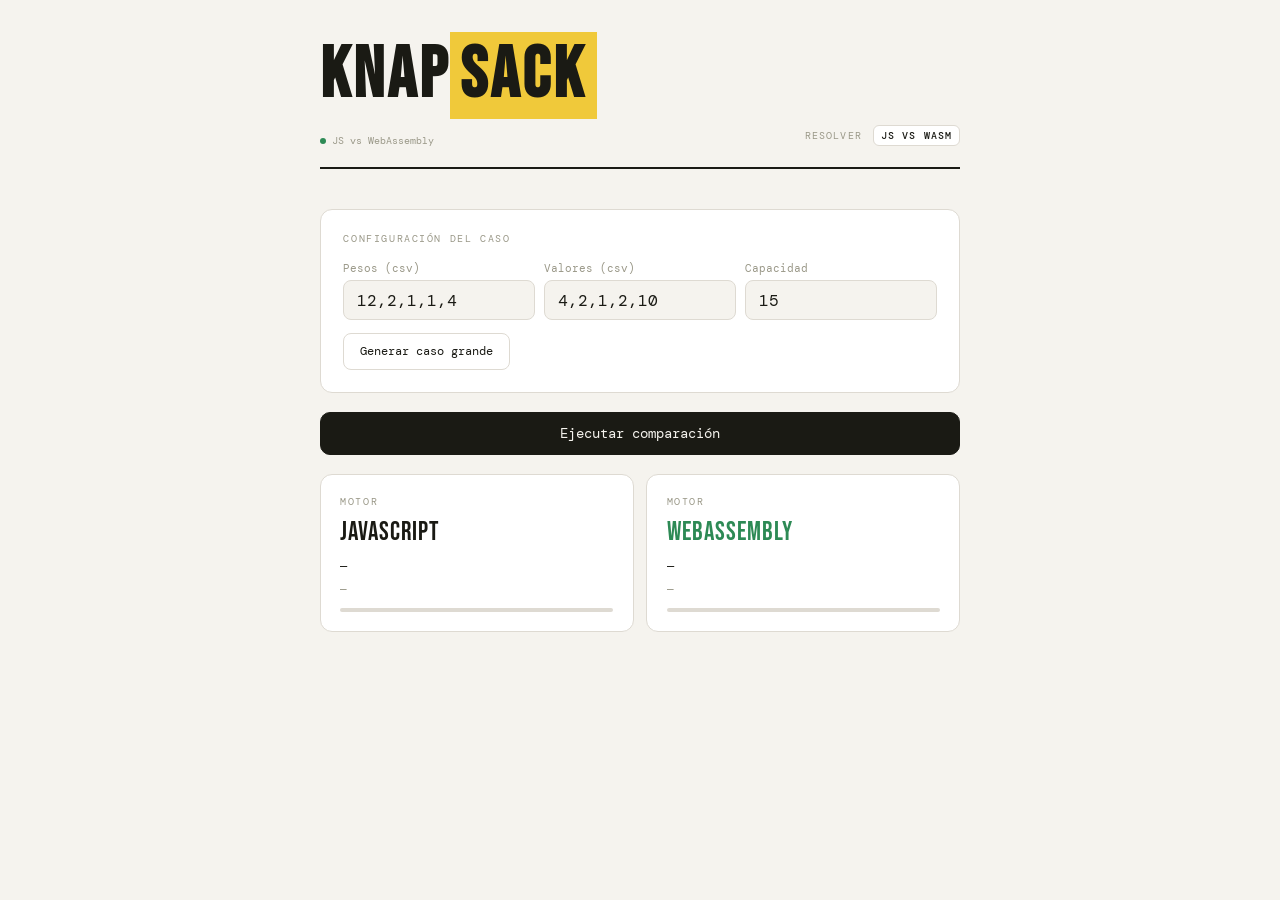
==== comparison.html @ a308850a "add comparison js and wasm view and logic Co-authored-by: Copilot <copilot@github.com>" ====
<!DOCTYPE html>
<html lang="es">
<head>
  <meta charset="UTF-8"/>
  <meta name="viewport" content="width=device-width, initial-scale=1.0"/>
  <title>Knapsack — JS vs WASM</title>
  <link href="https://fonts.googleapis.com/css2?family=Bebas+Neue&family=DM+Mono:wght@400;500&family=DM+Sans:wght@400;500&display=swap" rel="stylesheet"/>
  <link rel="stylesheet" href="style.css"/>
  <link rel="stylesheet" href="comparison.css"/>
</head>
<body>
 
<header>
  <h1>Knap<em>sack</em></h1>
  <div class="header-bottom">
    <div class="wasm-badge">
      <div class="wdot ok"></div>
      <span>JS vs WebAssembly</span>
    </div>
    <nav class="header-nav">
      <a href="index.html" class="nav-link">Resolver</a>
      <a href="comparison.html" class="nav-link active">JS vs WASM</a>
    </nav>
  </div>
</header>
 
<div class="container">
 
  <!-- Inputs -->
  <div class="card inputs-card">
    <div class="card-label">Configuración del caso</div>
    <div class="inputs-row">
      <div class="field">
        <label for="weights">Pesos (csv)</label>
        <input type="text" id="weights" value="12,2,1,1,4"/>
      </div>
      <div class="field">
        <label for="values">Valores (csv)</label>
        <input type="text" id="values" value="4,2,1,2,10"/>
      </div>
      <div class="field">
        <label for="capacity">Capacidad</label>
        <input type="number" id="capacity" value="15" min="1"/>
      </div>
    </div>
    <button class="btn" id="btn-big" onclick="generateBigCase()">Generar caso grande</button>
  </div>
 
  <!-- Run -->
  <button class="btn btn-primary" onclick="runComparison()">Ejecutar comparación</button>
 
  <!-- Results side by side -->
  <div class="comparison-grid">
    <div class="comp-card js">
      <div class="card-label">Motor</div>
      <div class="comp-engine js">JavaScript
        <span class="winner-badge" id="js-badge">+ rápido</span>
      </div>
      <div class="comp-result" id="js-result">—</div>
      <div class="comp-time" id="js-time">—</div>
      <div class="time-bar-wrap"><div class="time-bar" id="js-bar"></div></div>
    </div>
 
    <div class="comp-card wasm">
      <div class="card-label">Motor</div>
      <div class="comp-engine wasm">
        WebAssembly
        <span class="winner-badge" id="wasm-badge">+ rápido</span>
      </div>
      <div class="comp-result" id="wasm-result">—</div>
      <div class="comp-time" id="wasm-time">—</div>
      <div class="time-bar-wrap"><div class="time-bar" id="wasm-bar"></div></div>
    </div>
  </div>
 
  <!-- Speedup -->
  <div class="card speedup-card" id="speedup-card">
    <div class="card-label">Aceleración</div>
    <div class="speedup-val" id="speedup-val">—</div>
    <div class="speedup-desc" id="speedup-desc">WASM es más rápido</div>
  </div>
 
</div>

<script src="knapsack.js"></script> <!-- generado por emscripten -->
<script type="module" src="comparison.js"></script>

</body>
</html>
---- style.css ----
*, *::before, *::after { box-sizing: border-box; margin: 0; padding: 0; }

:root {
    --bg:      #f5f3ee;
    --surface: #ffffff;
    --border:  #dedad2;
    --accent:  #1a1a14;
    --yellow:  #f0c93a;
    --muted:   #9a9888;
    --success: #2d8a55;
    --danger:  #d94f4f;
    --bebas:   'Bebas Neue', sans-serif;
    --mono:    'DM Mono', monospace;
    --sans:    'DM Sans', sans-serif;
}

body {
    background: var(--bg);
    font-family: var(--sans);
    color: var(--accent);
    min-height: 100vh;
    padding: 2.5rem 1rem 5rem;
}

header {
    max-width: 640px;
    margin: 0 auto 2.5rem;
    border-bottom: 2px solid var(--accent);
    padding-bottom: 1.2rem;
}
.eyebrow {
    font-family: var(--mono);
    font-size: .65rem;
    letter-spacing: .18em;
    text-transform: uppercase;
    color: var(--muted);
    margin-bottom: .4rem;
}
header h1 {
    font-family: var(--bebas);
    font-size: clamp(2.8rem, 8vw, 4.5rem);
    letter-spacing: .04em;
    line-height: 1;
}
header h1 em { font-style: normal; background: var(--yellow); padding: 0 .15em; }

.header-bottom {
    display: flex;
    align-items: center;
    justify-content: space-between;
    margin-top: .7rem;
    gap: 1rem;
}

.wasm-badge {
    display: inline-flex;
    align-items: center;
    gap: .4rem;
    font-family: var(--mono);
    font-size: .65rem;
    color: var(--muted);
    margin-top: .7rem;
}
.wdot { width: 6px; height: 6px; border-radius: 50%; background: var(--muted); transition: background .3s; }
.wdot.ok  { background: var(--success); }
.wdot.err { background: var(--danger); }
.wdot.spin { animation: blink .9s infinite; }
@keyframes blink { 0%,100%{opacity:1}50%{opacity:.2} }

.header-nav {
    display: flex;
    gap: .2rem;
}
 
.nav-link {
    font-family: var(--mono);
    font-size: .65rem;
    letter-spacing: .1em;
    text-transform: uppercase;
    text-decoration: none;
    color: var(--muted);
    padding: .3em .7em;
    border-radius: 6px;
    border: 1px solid transparent;
    transition: all .15s;
}
 
.nav-link:hover {
    color: var(--accent);
    border-color: var(--border);
    background: var(--surface);
}
 
.nav-link.active {
    color: var(--accent);
    background: var(--surface);
    border-color: var(--border);
    font-weight: 500;
}

.container {
    max-width: 640px;
    margin: 0 auto;
    display: flex;
    flex-direction: column;
    gap: 1.2rem;
}

.card {
    background: var(--surface);
    border: 1px solid var(--border);
    border-radius: 12px;
    padding: 1.4rem;
}
.card-label {
    font-family: var(--mono);
    font-size: .62rem;
    letter-spacing: .16em;
    text-transform: uppercase;
    color: var(--muted);
    margin-bottom: 1rem;
}

.form-row {
    display: grid;
    grid-template-columns: 1fr 1fr auto;
    gap: .6rem;
    align-items: end;
}
.field { display: flex; flex-direction: column; gap: .3rem; }
.field label { font-family: var(--mono); font-size: .7rem; color: var(--muted); }
.field input {
    background: var(--bg);
    border: 1px solid var(--border);
    border-radius: 8px;
    color: var(--accent);
    font-family: var(--mono);
    font-size: 1rem;
    padding: .55rem .8rem;
    outline: none;
    transition: border-color .15s;
    width: 100%;
}
.field input:focus { border-color: var(--accent); }

.btn {
    font-family: var(--mono);
    font-size: .78rem;
    border-radius: 8px;
    padding: .58rem 1rem;
    cursor: pointer;
    border: 1px solid var(--border);
    background: var(--surface);
    color: var(--accent);
    transition: all .15s;
    white-space: nowrap;
    align-self: end;
}
.btn:hover { background: var(--bg); border-color: var(--accent); }

.btn-primary {
    background: var(--accent);
    color: var(--bg);
    border-color: var(--accent);
    width: 100%;
    padding: .75rem;
    font-size: .85rem;
    border-radius: 10px;
}
.btn-primary:hover { opacity: .85; }
.btn-primary:disabled { opacity: .35; cursor: not-allowed; }

#list-items {
    list-style: none;
    display: flex;
    flex-direction: column;
    gap: .35rem;
    min-height: 40px;
}
#list-items li {
    display: flex;
    align-items: center;
    gap: .6rem;
    padding: .5rem .8rem;
    background: var(--bg);
    border: 1px solid var(--border);
    border-radius: 8px;
    font-family: var(--mono);
    font-size: .82rem;
    animation: fadeIn .2s ease;
}
.li-idx { font-size: .68rem; color: var(--muted); min-width: 46px; }
.li-meta { color: var(--muted); margin-left: auto; font-size: .75rem; }
.li-empty { color: var(--muted); font-family: var(--mono); font-size: .8rem; text-align: center; padding: .5rem; border: none !important; background: none !important; }

@keyframes fadeIn { from{opacity:0;transform:translateY(-3px)} to{opacity:1;transform:none} }

#result-section { display: none; }

.result-stats {
    display: grid;
    grid-template-columns: 1fr 1fr;
    gap: .6rem;
    margin-bottom: 1rem;
}
.stat {
    background: var(--bg);
    border: 1px solid var(--border);
    border-radius: 8px;
    padding: .7rem .9rem;
}
.stat .s-label { font-family: var(--mono); font-size: .6rem; letter-spacing: .12em; text-transform: uppercase; color: var(--muted); margin-bottom: .15rem; }
.stat .s-val { font-family: var(--bebas); font-size: 2rem; line-height: 1; }
.stat.hl .s-val { color: var(--success); }

#chosen-items {
    list-style: none;
    display: flex;
    flex-direction: column;
    gap: .35rem;
}
#chosen-items li {
    display: flex;
    align-items: center;
    gap: .6rem;
    padding: .5rem .8rem;
    background: var(--bg);
    border: 1px solid var(--border);
    border-left: 3px solid var(--yellow);
    border-radius: 8px;
    font-family: var(--mono);
    font-size: .82rem;
    animation: fadeIn .25s ease;
}
---- comparison.css ----
.comparison-grid {
  display: grid;
  grid-template-columns: 1fr 1fr;
  gap: .8rem;
}

.comp-card {
  background: var(--surface);
  border: 1px solid var(--border);
  border-radius: 12px;
  padding: 1.2rem;
}

.comp-card .card-label {
  margin-bottom: .8rem;
}

.comp-engine {
  font-family: var(--bebas);
  font-size: 1.6rem;
  letter-spacing: .04em;
  line-height: 1;
  margin-bottom: .8rem;
}

.comp-engine.js  { color: var(--accent); }
.comp-engine.wasm { color: var(--success); }

.comp-result {
  font-family: var(--mono);
  font-size: .78rem;
  color: var(--accent);
  margin-bottom: .5rem;
  min-height: 1.2em;
}

.comp-time {
  font-family: var(--mono);
  font-size: .7rem;
  color: var(--muted);
  min-height: 1.1em;
}

.time-bar-wrap {
  margin-top: .7rem;
  height: 4px;
  background: var(--border);
  border-radius: 99px;
  overflow: hidden;
}

.time-bar {
  height: 100%;
  border-radius: 99px;
  background: var(--muted);
  width: 0%;
  transition: width .5s ease;
}

.comp-card.js  .time-bar { background: var(--accent); }
.comp-card.wasm .time-bar { background: var(--success); }

.winner-badge {
  display: inline-block;
  font-family: var(--mono);
  font-size: .6rem;
  letter-spacing: .12em;
  text-transform: uppercase;
  background: var(--yellow);
  color: var(--accent);
  padding: .15em .5em;
  border-radius: 4px;
  margin-left: .4rem;
  vertical-align: middle;
  opacity: 0;
  transition: opacity .3s;
}
.winner-badge.show { opacity: 1; }

.inputs-card .field { flex: 1; min-width: 0; }

.inputs-row {
  display: grid;
  grid-template-columns: 1fr 1fr 1fr;
  gap: .6rem;
  margin-bottom: .8rem;
}

.speedup-card {
  background: var(--accent);
  color: var(--bg);
  border-color: var(--accent);
  text-align: center;
  padding: 1rem;
  display: none;
}

.speedup-card .card-label { color: var(--muted); }

.speedup-val {
  font-family: var(--bebas);
  font-size: 3rem;
  line-height: 1;
  color: var(--yellow);
}

.speedup-desc {
  font-family: var(--mono);
  font-size: .7rem;
  color: var(--muted);
  margin-top: .3rem;
}

@media (max-width: 480px) {
  .comparison-grid { grid-template-columns: 1fr; }
  .inputs-row { grid-template-columns: 1fr 1fr; }
}
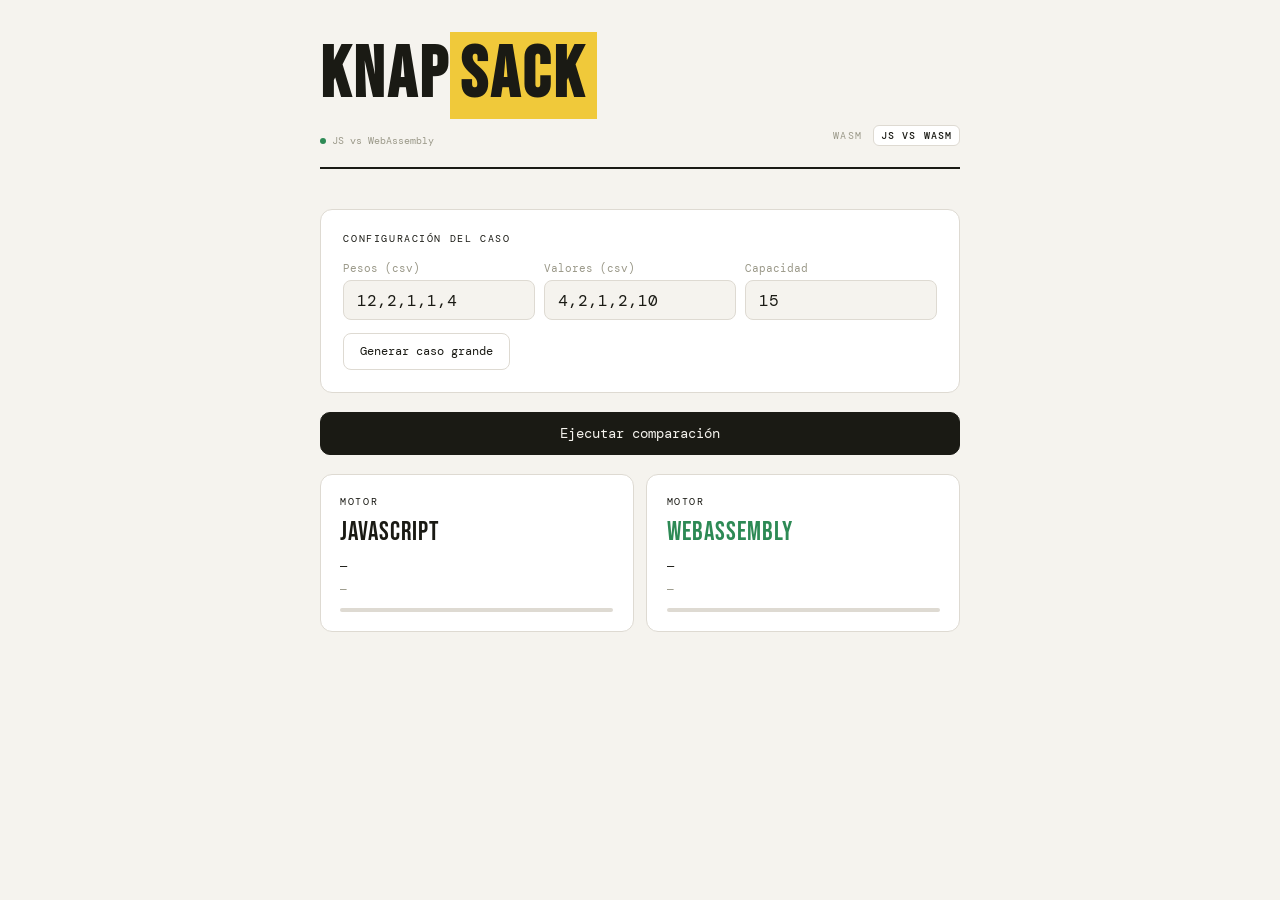
==== commit 65707002: "correcion titulo wasm" ====
--- a/comparison.html
+++ b/comparison.html
@@ -18,7 +18,7 @@
       <span>JS vs WebAssembly</span>
     </div>
     <nav class="header-nav">
-      <a href="index.html" class="nav-link">Resolver</a>
+      <a href="index.html" class="nav-link">WASM</a>
       <a href="comparison.html" class="nav-link active">JS vs WASM</a>
     </nav>
   </div>
--- a/style.css
+++ b/style.css
@@ -117,7 +117,6 @@
     font-size: .62rem;
     letter-spacing: .16em;
     text-transform: uppercase;
-    color: var(--muted);
     margin-bottom: 1rem;
 }
 
@@ -189,7 +188,7 @@
     font-size: .82rem;
     animation: fadeIn .2s ease;
 }
-.li-idx { font-size: .68rem; color: var(--muted); min-width: 46px; }
+.li-idx { font-size: .68rem; min-width: 46px; }
 .li-meta { color: var(--muted); margin-left: auto; font-size: .75rem; }
 .li-empty { color: var(--muted); font-family: var(--mono); font-size: .8rem; text-align: center; padding: .5rem; border: none !important; background: none !important; }
 
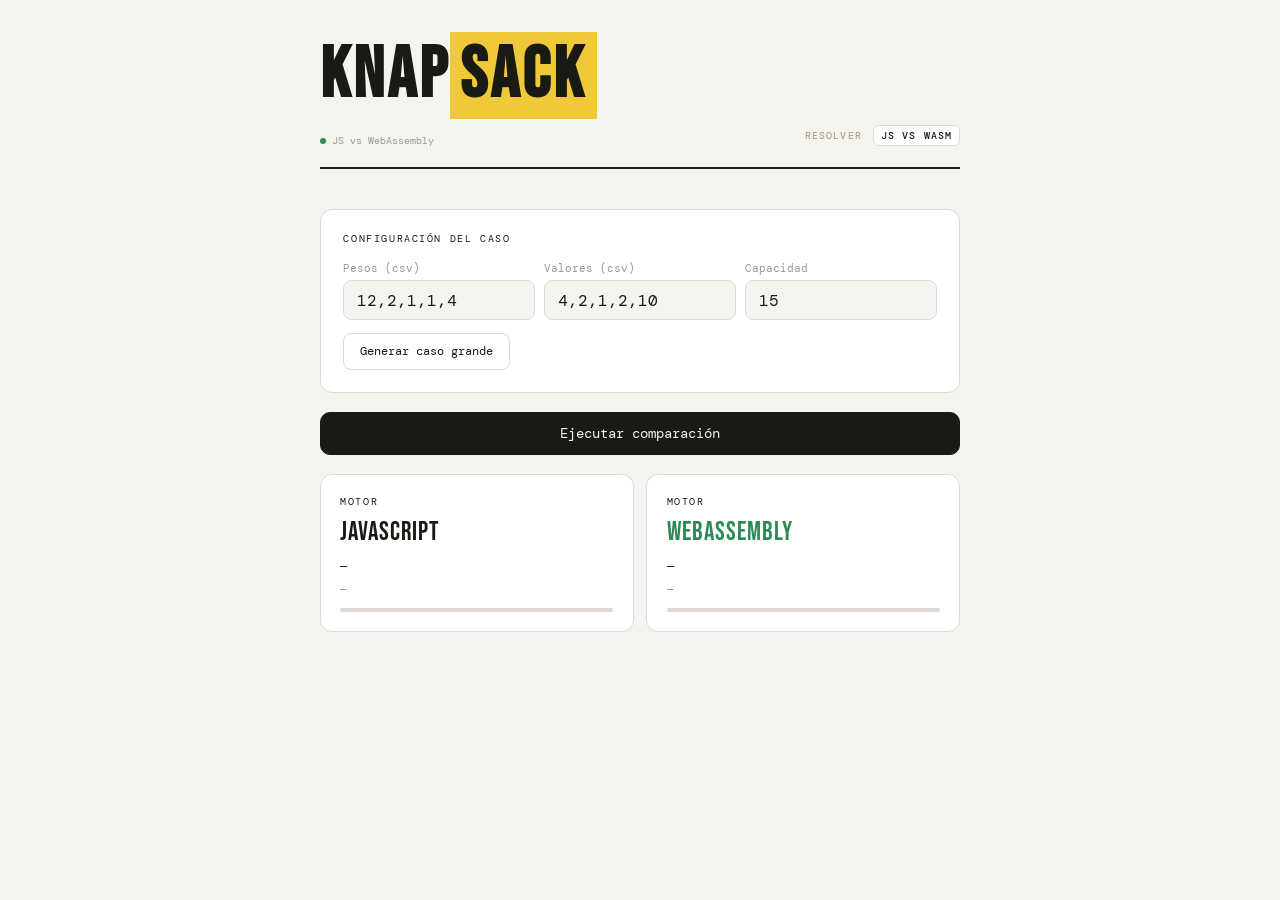
==== commit d364017d: "add thief image to comparison Co-authored-by: Copilot <copilot@github.com>" ====
--- a/comparison.html
+++ b/comparison.html
@@ -18,7 +18,7 @@
       <span>JS vs WebAssembly</span>
     </div>
     <nav class="header-nav">
-      <a href="index.html" class="nav-link">WASM</a>
+      <a href="index.html" class="nav-link">Resolver</a>
       <a href="comparison.html" class="nav-link active">JS vs WASM</a>
     </nav>
   </div>
@@ -55,6 +55,8 @@
       <div class="card-label">Motor</div>
       <div class="comp-engine js">JavaScript
         <span class="winner-badge" id="js-badge">+ rápido</span>
+        <img src="imgs/Thief-Robber-PNG-Image.png" alt="Thief" class="thief-img" id="js-thief"/>
+        <img src="imgs/police-caught-thief.png" alt="Police" class="police-img" id="js-police"/>
       </div>
       <div class="comp-result" id="js-result">—</div>
       <div class="comp-time" id="js-time">—</div>
@@ -66,6 +68,8 @@
       <div class="comp-engine wasm">
         WebAssembly
         <span class="winner-badge" id="wasm-badge">+ rápido</span>
+        <img src="imgs/Thief-Robber-PNG-Image.png" alt="Thief" class="thief-img" id="wasm-thief"/>
+        <img src="imgs/police-caught-thief.png" alt="Police" class="police-img" id="wasm-police"/>
       </div>
       <div class="comp-result" id="wasm-result">—</div>
       <div class="comp-time" id="wasm-time">—</div>
--- a/comparison.css
+++ b/comparison.css
@@ -114,4 +114,19 @@
 @media (max-width: 480px) {
   .comparison-grid { grid-template-columns: 1fr; }
   .inputs-row { grid-template-columns: 1fr 1fr; }
+}
+
+img.thief-img, img.police-img {
+    position: absolute;
+    width: 90px;
+    transition: all .5s ease;
+    opacity: 0;
+}
+img.thief-img.show {
+    opacity: 1;
+    transform: translateX(-6px);
+}
+img.police-img.show {
+    opacity: 1;
+    transform: translateX(-6px);
 }
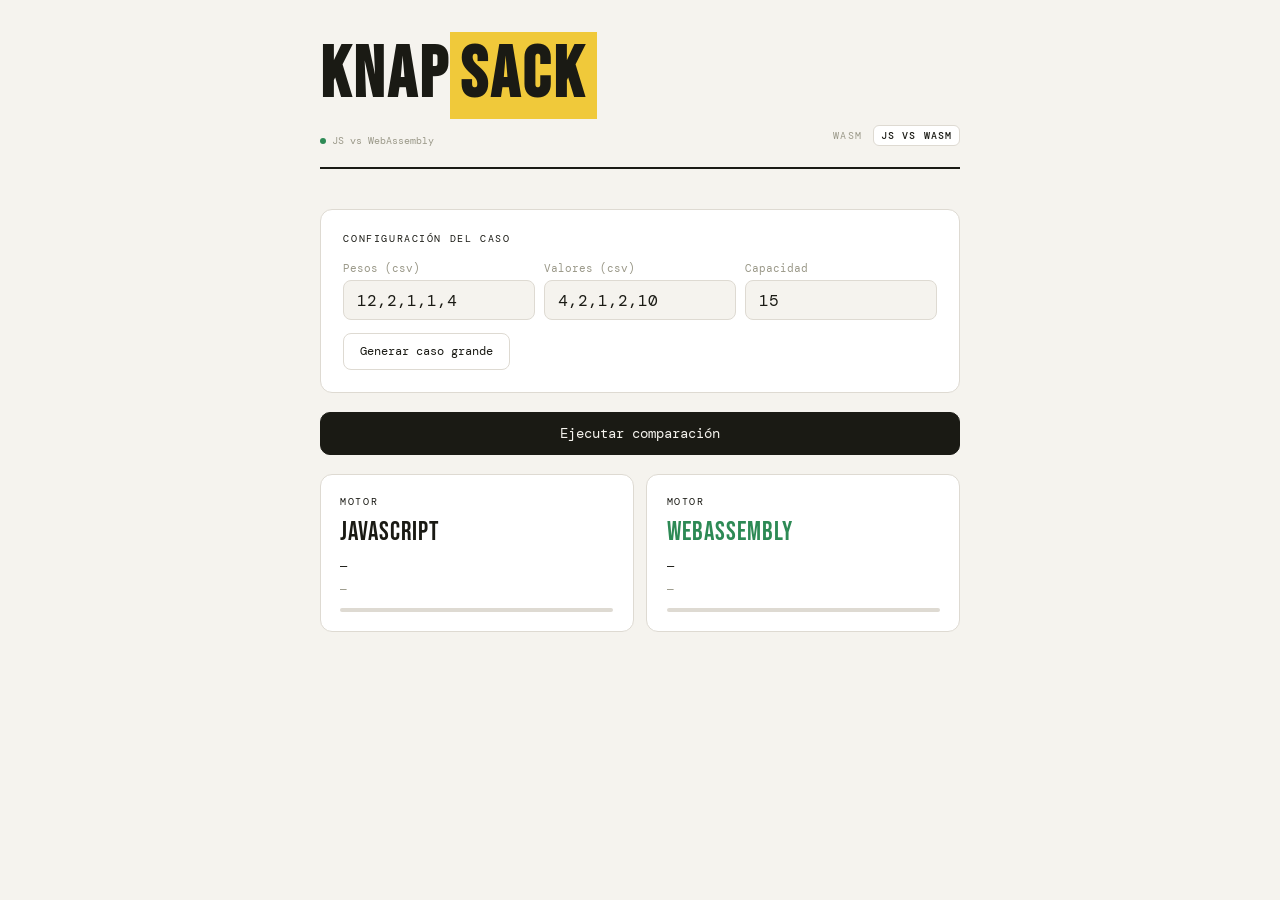
==== commit f2af2f25: "Merge pull request #4 from IIC3585-2026-1/thief-on-front add thief image to comparison" ====
--- a/comparison.html
+++ b/comparison.html
@@ -18,7 +18,7 @@
       <span>JS vs WebAssembly</span>
     </div>
     <nav class="header-nav">
-      <a href="index.html" class="nav-link">Resolver</a>
+      <a href="index.html" class="nav-link">WASM</a>
       <a href="comparison.html" class="nav-link active">JS vs WASM</a>
     </nav>
   </div>
